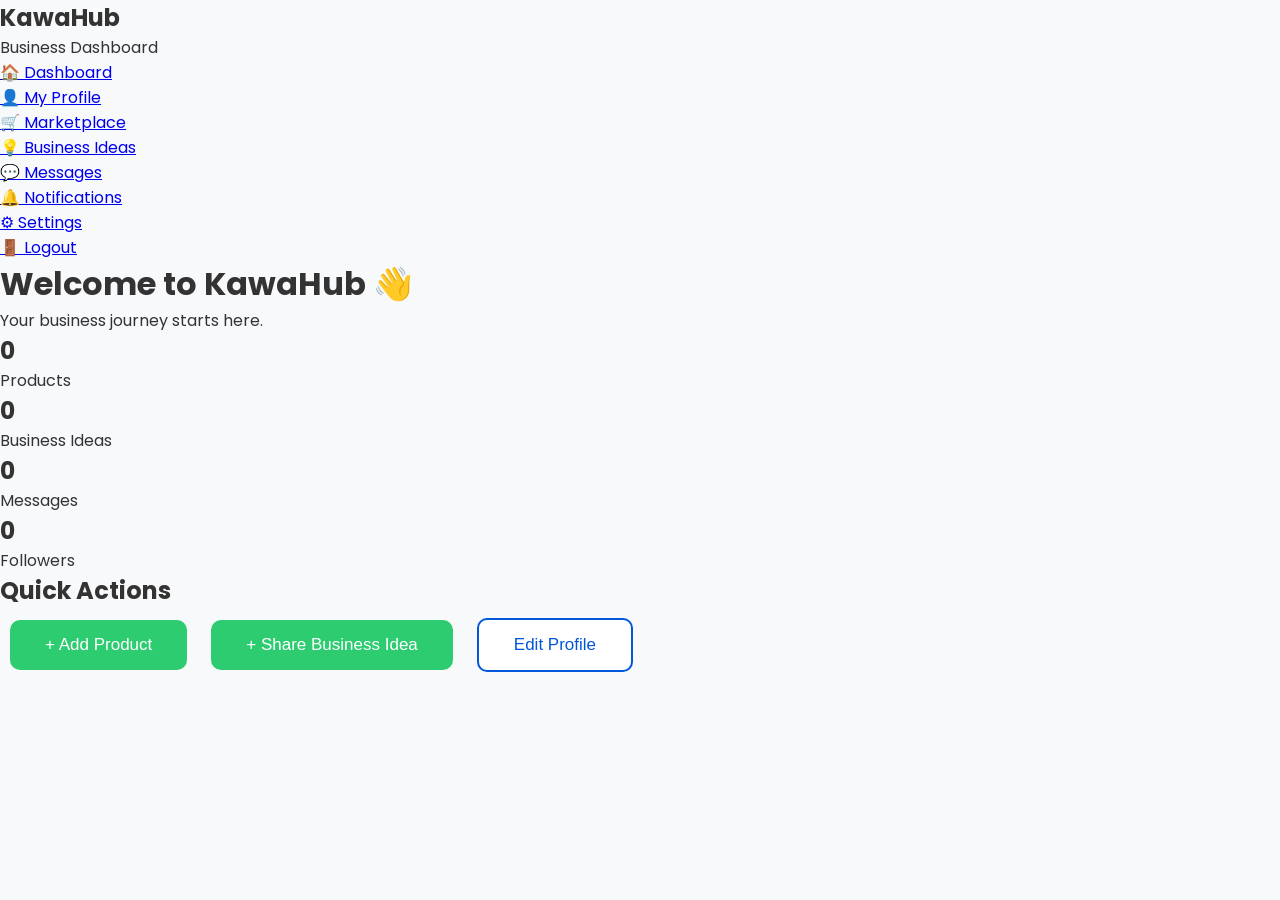
==== dashboard.html @ e59ae082 "Create dashboard.html" ====
<!DOCTYPE html>
<html lang="en">

<head>

<meta charset="UTF-8">

<meta name="viewport" content="width=device-width, initial-scale=1.0">

<title>Dashboard | KawaHub</title>

<link rel="stylesheet" href="style.css">

<link href="https://fonts.googleapis.com/css2?family=Poppins:wght@300;400;600;700&display=swap" rel="stylesheet">

</head>

<body>

<div class="dashboard">

<aside class="sidebar">

<div class="sidebar-logo">

<h2>KawaHub</h2>

<p>Business Dashboard</p>

</div>

<ul>

<li><a href="#">🏠 Dashboard</a></li>

<li><a href="#">👤 My Profile</a></li>

<li><a href="#">🛒 Marketplace</a></li>

<li><a href="#">💡 Business Ideas</a></li>

<li><a href="#">💬 Messages</a></li>

<li><a href="#">🔔 Notifications</a></li>

<li><a href="#">⚙ Settings</a></li>

<li><a href="index.html">🚪 Logout</a></li>

</ul>

</aside>

<main class="dashboard-content">

<h1>

Welcome to KawaHub 👋

</h1>

<p>

Your business journey starts here.

</p>

<div class="dashboard-cards">

<div class="dash-card">

<h2>0</h2>

<p>Products</p>

</div>

<div class="dash-card">

<h2>0</h2>

<p>Business Ideas</p>

</div>

<div class="dash-card">

<h2>0</h2>

<p>Messages</p>

</div>

<div class="dash-card">

<h2>0</h2>

<p>Followers</p>

</div>

</div>

<div class="quick-actions">

<h2>

Quick Actions

</h2>

<button class="btn">

+ Add Product

</button>

<button class="btn">

+ Share Business Idea

</button>

<button class="btn-outline">

Edit Profile

</button>

</div>

</main>

</div>

</body>

  </html>
---- style.css ----
/* ===========================
   KawaHub v0.2
   =========================== */

*{
    margin:0;
    padding:0;
    box-sizing:border-box;
}

body{
    font-family:'Poppins',sans-serif;
    background:#f7f9fb;
    color:#333;
}

/* ===========================
   Navigation
   =========================== */

.navbar{
    display:flex;
    justify-content:space-between;
    align-items:center;
    padding:18px 8%;
    background:#0057d9;
    position:sticky;
    top:0;
    z-index:1000;
}
.logo{
display:flex;
align-items:center;
}

.logo-link{
display:flex;
align-items:center;
text-decoration:none;
color:white;
gap:12px;
}

.logo-img{
width:55px;
height:55px;
border-radius:12px;
}

.logo-text h2{
font-size:28px;
margin:0;
font-weight:700;
color:white;
}

.logo-text p{
font-size:12px;
margin-top:2px;
color:#dbeafe;
}

.nav-links{
    display:flex;
    gap:25px;
    list-style:none;
    align-items:center;
}

.nav-links a{
    text-decoration:none;
    color:white;
    transition:.3s;
}

.nav-links a:hover{
    color:#90ee90;
}

.register-btn{
    background:#2ecc71;
    padding:10px 18px;
    border-radius:8px;
    color:white !important;
}

/* ===========================
   Hero
   =========================== */

.hero{
    min-height:80vh;
    display:flex;
    flex-direction:column;
    justify-content:center;
    align-items:center;
    text-align:center;
    padding:40px 20px;
}

.hero h1{
    font-size:clamp(2.5rem,8vw,4.5rem);
    color:#0057d9;
    line-height:1.1;
    margin-bottom:20px;
}

.hero p{
    max-width:700px;
    width:90%;
    font-size:1.2rem;
    line-height:1.8;
    margin-bottom:35px;
}

/* ===========================
   Buttons
   =========================== */

.btn{
    background:#2ecc71;
    color:white;
    border:none;
    padding:15px 35px;
    border-radius:10px;
    font-size:17px;
    cursor:pointer;
    margin:10px;
    transition:.3s;
}

.btn:hover{
    transform:translateY(-4px);
    box-shadow:0 10px 20px rgba(0,0,0,.2);
}

.btn-outline{
    background:white;
    border:2px solid #0057d9;
    color:#0057d9;
    padding:15px 35px;
    border-radius:10px;
    font-size:17px;
    cursor:pointer;
    margin:10px;
    transition:.3s;
}

.btn-outline:hover{
    background:#0057d9;
    color:white;
}

/* ===========================
   Guest Banner
   =========================== */

.guest-banner{
    background:white;
    max-width:900px;
    margin:30px auto;
    padding:35px;
    border-radius:16px;
    text-align:center;
    box-shadow:0 10px 25px rgba(0,0,0,.08);
}

.guest-banner h2{
    color:#0057d9;
    margin-bottom:15px;
}

.guest-banner p{
    line-height:1.8;
    color:#555;
}

/* ===========================
   Features
   =========================== */

.features{
    display:grid;
    grid-template-columns:repeat(auto-fit,minmax(250px,1fr));
    gap:30px;
    padding:70px 8%;
}

.card{
    background:white;
    padding:30px;
    border-radius:16px;
    box-shadow:0 10px 25px rgba(0,0,0,.08);
    transition:.3s;
}

.card:hover{
    transform:translateY(-8px);
}

.card h2{
    color:#0057d9;
    margin-bottom:15px;
}

/* ===========================
   Footer
   =========================== */

footer{
    text-align:center;
    padding:30px;
    background:#0057d9;
    color:white;
    margin-top:50px;
}

/* ===========================
   Mobile
   =========================== */

@media(max-width:768px){

.navbar{
    flex-direction:column;
    gap:15px;
}

.nav-links{
    flex-wrap:wrap;
    justify-content:center;
    gap:15px;
}

.hero{
    min-height:70vh;
}

.hero p{
    font-size:1rem;
}

.features{
    padding:40px 20px;
}

  }
/* ===========================
   Marketplace
   =========================== */

.market-search{
    text-align:center;
    padding:50px 20px;
}

.market-search h2{
    color:#0057d9;
    margin-bottom:20px;
}

.search-box{
    display:flex;
    justify-content:center;
    align-items:center;
    gap:15px;
    flex-wrap:wrap;
}

.search-box input{
    width:450px;
    max-width:90%;
    padding:15px;
    border:2px solid #ddd;
    border-radius:10px;
    font-size:16px;
}

.categories{
    padding:60px 8%;
    text-align:center;
}

.categories h2{
    color:#0057d9;
    margin-bottom:30px;
}

.category-grid{
    display:grid;
    grid-template-columns:repeat(auto-fit,minmax(150px,1fr));
    gap:20px;
}

.category-card{
    background:white;
    padding:30px;
    border-radius:15px;
    box-shadow:0 8px 20px rgba(0,0,0,.08);
    transition:.3s;
    cursor:pointer;
    font-size:30px;
}

.category-card h3{
    margin-top:10px;
    font-size:18px;
    color:#333;
}

.category-card:hover{
    transform:translateY(-8px);
}

.products{
    padding:70px 8%;
}

.products h2{
    text-align:center;
    color:#0057d9;
    margin-bottom:40px;
}

.product-grid{
    display:grid;
    grid-template-columns:repeat(auto-fit,minmax(260px,1fr));
    gap:30px;
}

.product-grid .card p{
    margin:10px 0;
   }
/* ===========================
   Business Ideas
=========================== */

.guest-list{
    list-style:none;
    margin:25px 0;
    padding:0;
}

.guest-list li{
    margin:12px 0;
    font-size:17px;
}

.footer-content{
    display:grid;
    grid-template-columns:repeat(auto-fit,minmax(220px,1fr));
    gap:30px;
    text-align:left;
    padding-bottom:20px;
}

.footer-content h3,
.footer-content h4{
    margin-bottom:15px;
}

.footer-content a{
    color:white;
    text-decoration:none;
}

.footer-content a:hover{
    text-decoration:underline;
}
/* ===========================
   Mobile Navigation
=========================== */

.menu-toggle{
display:none;
font-size:34px;
color:white;
cursor:pointer;
}

@media(max-width:900px){

.navbar{
flex-wrap:wrap;
}

.menu-toggle{
display:block;
}

.nav-links{

display:none;
flex-direction:column;
width:100%;
background:#0057D9;
margin-top:20px;
padding:20px 0;
gap:20px;

}

.nav-links.active{

display:flex;

}

.logo-text p{

display:none;

}

.hero h1{

font-size:40px;

}

.hero p{

font-size:18px;

}

   }
/* ===========================
   Platform Statistics
=========================== */

.stats{

padding:80px 8%;

background:white;

text-align:center;

}

.stats h2{

font-size:40px;

color:#0057D9;

margin-bottom:15px;

}

.stats-subtitle{

font-size:18px;

color:#666;

margin-bottom:50px;

}

.stats-grid{

display:grid;

grid-template-columns:repeat(auto-fit,minmax(220px,1fr));

gap:30px;

}

.stat-card{

background:#F7F9FB;

padding:35px;

border-radius:18px;

box-shadow:0 10px 25px rgba(0,0,0,.08);

transition:.3s;

}

.stat-card:hover{

transform:translateY(-8px);

}

.stat-card h1{

font-size:48px;

color:#2ECC71;

margin-bottom:10px;

}

.stat-card p{

font-size:18px;

color:#444;

font-weight:600;

   }
/* ===========================
   Featured Businesses
=========================== */

.featured-businesses{

padding:80px 8%;

background:#f7f9fb;

text-align:center;

}

.section-subtitle{

font-size:18px;

color:#666;

margin-bottom:45px;

}

.business-grid{

display:grid;

grid-template-columns:repeat(auto-fit,minmax(280px,1fr));

gap:30px;

}

.business-card{

background:white;

border-radius:18px;

overflow:hidden;

box-shadow:0 10px 25px rgba(0,0,0,.08);

transition:.3s;

padding-bottom:25px;

}

.business-card:hover{

transform:translateY(-10px);

}

.business-card img{

width:100%;

height:220px;

object-fit:cover;

}

.business-card h3{

margin:20px 0 10px;

font-size:24px;

color:#0057D9;

}

.business-card p{

margin-bottom:20px;

color:#666;

   }
/* ===========================
   Trending Business Ideas
=========================== */

.trending-ideas{

padding:80px 8%;

background:white;

text-align:center;

}

.ideas-grid{

display:grid;

grid-template-columns:repeat(auto-fit,minmax(280px,1fr));

gap:30px;

}

.idea-card{

background:#F7F9FB;

padding:35px;

border-radius:18px;

box-shadow:0 10px 25px rgba(0,0,0,.08);

transition:.3s;

}

.idea-card:hover{

transform:translateY(-10px);

}

.idea-card h3{

color:#0057D9;

margin-bottom:15px;

font-size:24px;

}

.idea-card p{

margin-bottom:25px;

color:#555;

line-height:1.6;

}
/* ===========================
   Testimonials
=========================== */

.testimonials{

padding:80px 8%;

background:#f7f9fb;

text-align:center;

}

.testimonial-grid{

display:grid;

grid-template-columns:repeat(auto-fit,minmax(280px,1fr));

gap:30px;

}

.testimonial-card{

background:white;

padding:35px;

border-radius:18px;

box-shadow:0 10px 25px rgba(0,0,0,.08);

transition:.3s;

}

.testimonial-card:hover{

transform:translateY(-10px);

}

.testimonial-card p{

font-style:italic;

line-height:1.8;

margin-bottom:25px;

color:#444;

}

.testimonial-card h4{

color:#0057D9;

margin-bottom:5px;

}

.testimonial-card span{

color:#777;

font-size:14px;

   }
/* ===========================
   Join KawaHub
=========================== */

.join-kawahub{

padding:90px 8%;

background:#0057D9;

text-align:center;

color:white;

}

.join-kawahub h2{

font-size:42px;

margin-bottom:20px;

}

.join-kawahub p{

max-width:700px;

margin:auto;

font-size:20px;

line-height:1.7;

margin-bottom:40px;

}

.join-buttons{

display:flex;

justify-content:center;

gap:20px;

flex-wrap:wrap;

}
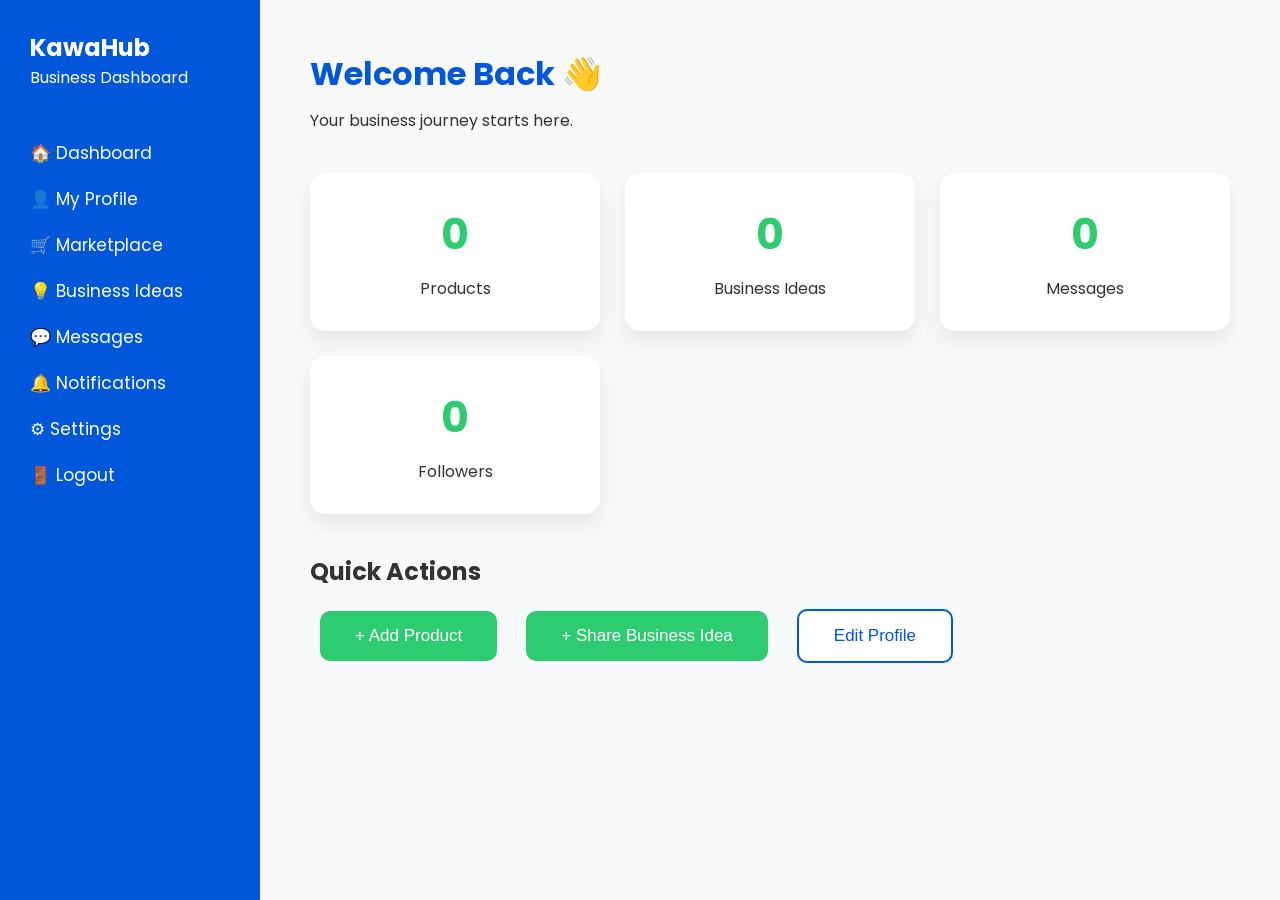
==== commit bf7d3bf5: "Update dashboard.html" ====
--- a/dashboard.html
+++ b/dashboard.html
@@ -44,8 +44,15 @@
 <li><a href="#">🔔 Notifications</a></li>
 
 <li><a href="#">⚙ Settings</a></li>
+<li>
 
-<li><a href="index.html">🚪 Logout</a></li>
+<a href="#" id="logoutBtn">
+
+🚪 Logout
+
+</a>
+
+</li>
 
 </ul>
 
@@ -55,9 +62,11 @@
 
 <h1>
 
-Welcome to KawaHub 👋
+Welcome Back 👋
 
 </h1>
+
+<p id="userEmail"></p>
 
 <p>
 
--- a/style.css
+++ b/style.css
@@ -774,3 +774,116 @@
 flex-wrap:wrap;
 
 }
+/* ===========================
+   Dashboard
+=========================== */
+
+.dashboard{
+
+display:flex;
+
+min-height:100vh;
+
+}
+
+.sidebar{
+
+width:260px;
+
+background:#0057D9;
+
+color:white;
+
+padding:30px;
+
+}
+
+.sidebar-logo{
+
+margin-bottom:50px;
+
+}
+
+.sidebar ul{
+
+list-style:none;
+
+}
+
+.sidebar li{
+
+margin:20px 0;
+
+}
+
+.sidebar a{
+
+color:white;
+
+text-decoration:none;
+
+font-size:17px;
+
+}
+
+.dashboard-content{
+
+flex:1;
+
+padding:50px;
+
+background:#F7F9FB;
+
+}
+
+.dashboard-content h1{
+
+color:#0057D9;
+
+margin-bottom:10px;
+
+}
+
+.dashboard-cards{
+
+display:grid;
+
+grid-template-columns:repeat(auto-fit,minmax(220px,1fr));
+
+gap:25px;
+
+margin:40px 0;
+
+}
+
+.dash-card{
+
+background:white;
+
+padding:30px;
+
+border-radius:15px;
+
+text-align:center;
+
+box-shadow:0 10px 20px rgba(0,0,0,.08);
+
+}
+
+.dash-card h2{
+
+font-size:42px;
+
+color:#2ECC71;
+
+margin-bottom:10px;
+
+}
+
+.quick-actions button{
+
+margin-right:15px;
+
+margin-top:20px;
+
+}
